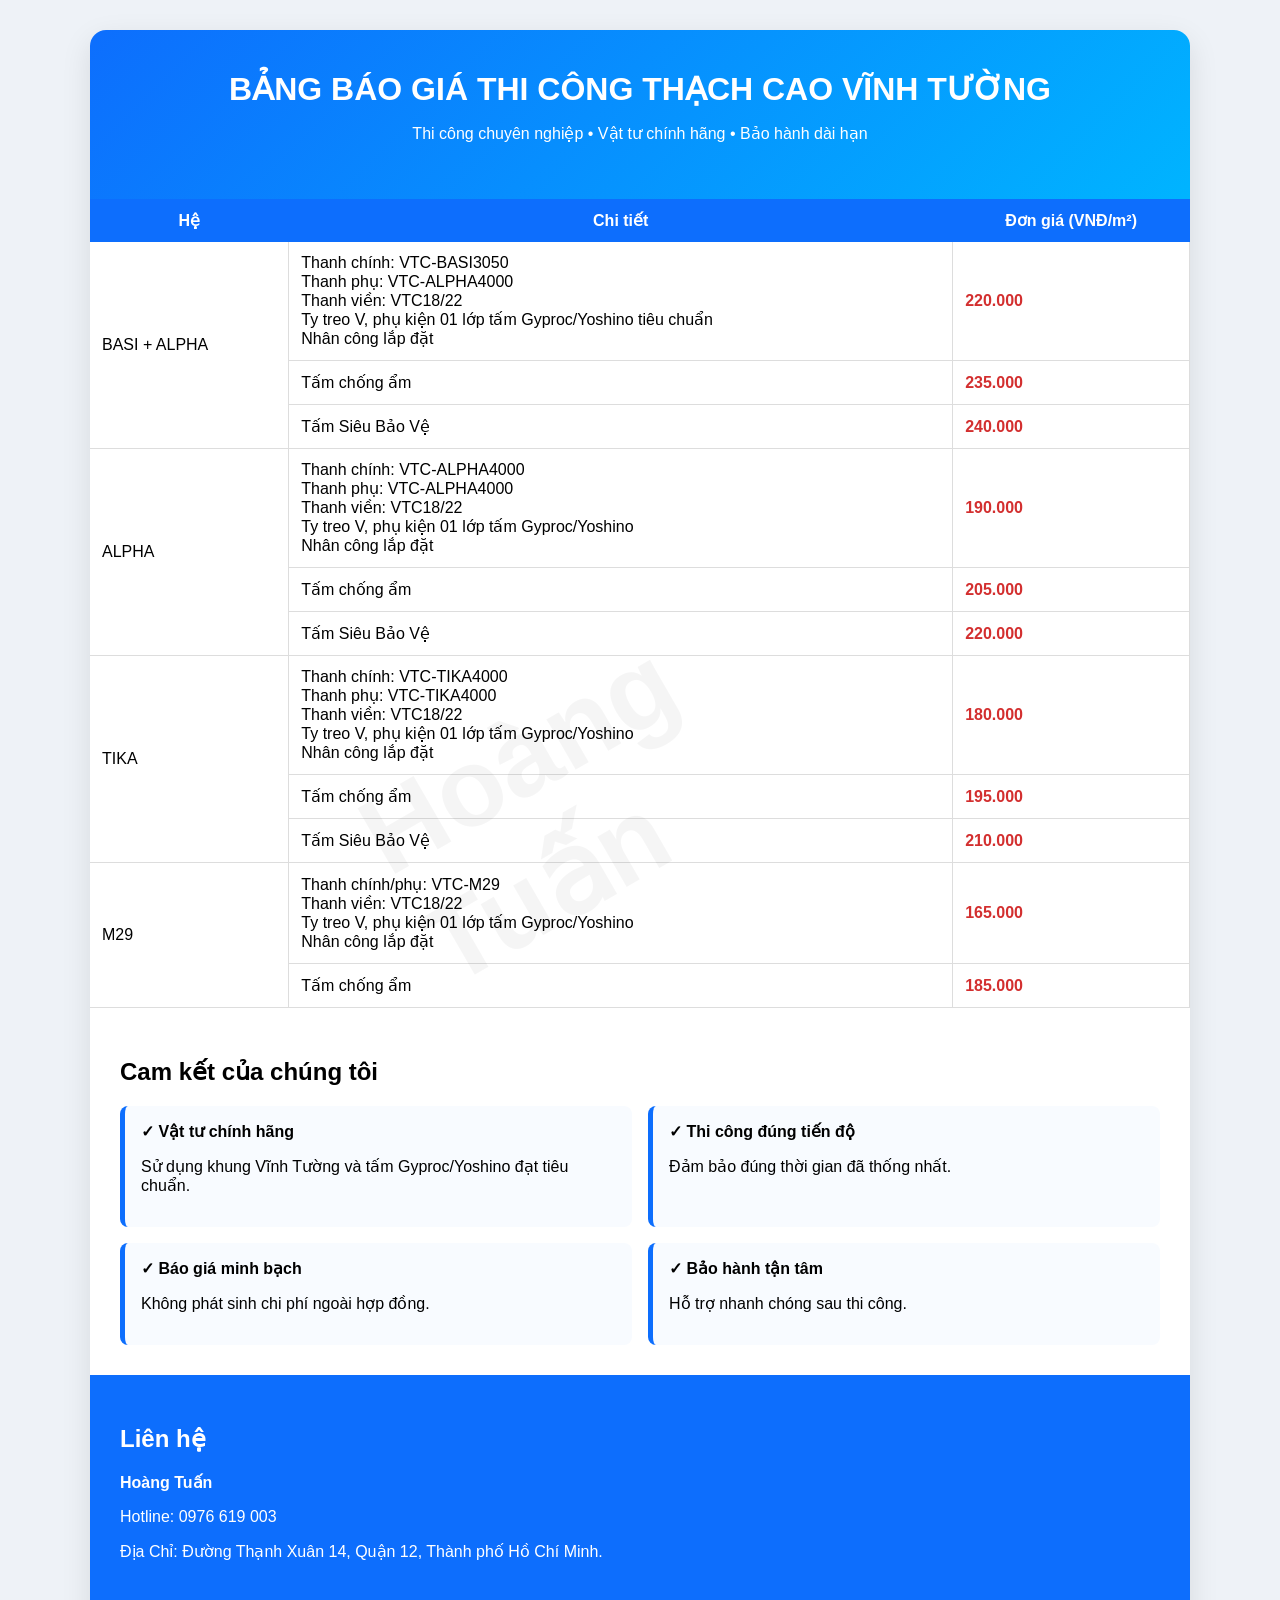
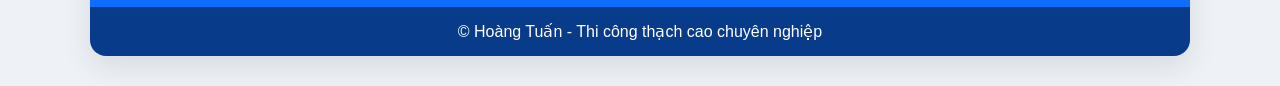
==== index.html @ a0ff5b8b "init" ====
<!DOCTYPE html>
<html lang="vi">

<head>
    <meta charset="UTF-8">
    <title>Bảng Báo Giá Thi Công Thạch Cao</title>
    <style>
        body {
            margin: 0;
            font-family: Arial, sans-serif;
            background: #eef2f7
        }

        .container {
            max-width: 1100px;
            margin: 30px auto;
            background: #fff;
            border-radius: 16px;
            box-shadow: 0 10px 30px rgba(0, 0, 0, .1);
            overflow: hidden;
            position: relative
        }

        .container:after {
            content: "Hoàng Tuấn";
            position: absolute;
            top: 45%;
            left: 50%;
            transform: translate(-50%, -50%) rotate(-30deg);
            font-size: 110px;
            color: rgba(0, 0, 0, .04);
            font-weight: bold;
            pointer-events: none
        }

        header {
            background: linear-gradient(135deg, #0d6efd, #00b4ff);
            color: #fff;
            padding: 40px;
            text-align: center
        }

        h1 {
            margin: 0
        }

        table {
            width: 100%;
            border-collapse: collapse
        }

        th {
            background: #0d6efd;
            color: #fff;
            padding: 12px
        }

        td {
            padding: 12px;
            border-bottom: 1px solid #ddd;
            border-right: 1px solid #ddd
        }

        /* tr:nth-child(even) {
            background: #f8f9fa
        } */

        .price {
            color: #d32f2f;
            font-weight: bold
        }

        .section {
            padding: 30px
        }

        .cards {
            display: grid;
            grid-template-columns: repeat(2, 1fr);
            gap: 16px
        }

        .card {
            background: #f8fbff;
            padding: 16px;
            border-left: 5px solid #0d6efd;
            border-radius: 8px
        }

        .contact {
            background: #0d6efd;
            color: #fff;
            padding: 30px
        }

        .footer {
            text-align: center;
            background: #083b8a;
            color: #fff;
            padding: 15px
        }
    </style>
</head>

<body>
    <div class="container">
        <header>
            <h1>BẢNG BÁO GIÁ THI CÔNG THẠCH CAO VĨNH TƯỜNG</h1>
            <p>Thi công chuyên nghiệp • Vật tư chính hãng • Bảo hành dài hạn</p>
        </header>
        <table>
            <thead>
                <tr>
                    <th>Hệ</th>
                    <th>Chi tiết</th>
                    <th>Đơn giá (VNĐ/m²)</th>
                </tr>
            </thead>
            <tbody>
                <tr>
                    <td rowspan="3">BASI + ALPHA</td>
                    <td>Thanh chính: VTC-BASI3050 <br />
                        Thanh phụ: VTC-ALPHA4000 <br />
                        Thanh viền: VTC18/22<br />
                        Ty treo V, phụ kiện 01 lớp tấm Gyproc/Yoshino tiêu chuẩn <br />
                        Nhân công lắp đặt</td>
                    <td class=price>220.000</td>
                </tr>
                <tr>
                    <td>Tấm chống ẩm</td>
                    <td class=price>235.000</td>
                </tr>
                <tr>
                    <td>Tấm Siêu Bảo Vệ</td>
                    <td class=price>240.000</td>
                </tr>
                <tr>
                    <td rowspan="3">ALPHA</td>
                    <td>Thanh chính: VTC-ALPHA4000 <br />
                        Thanh phụ: VTC-ALPHA4000 <br />
                        Thanh viền: VTC18/22<br />
                        Ty treo V, phụ kiện 01 lớp tấm Gyproc/Yoshino<br />
                        Nhân công lắp đặt</td>
                    <td class=price>190.000</td>
                </tr>
                <tr>
                    <td>Tấm chống ẩm</td>
                    <td class=price>205.000</td>
                </tr>
                <tr>
                    <td>Tấm Siêu Bảo Vệ</td>
                    <td class=price>220.000</td>
                </tr>
                <tr>
                    <td rowspan="3">TIKA</td>
                    <td>Thanh chính: VTC-TIKA4000 <br />
                        Thanh phụ: VTC-TIKA4000 <br />
                        Thanh viền: VTC18/22<br />
                        Ty treo V, phụ kiện 01 lớp tấm Gyproc/Yoshino<br />
                        Nhân công lắp đặt</td>
                    <td class=price>180.000</td>
                </tr>
                <tr>
                    <td>Tấm chống ẩm</td>
                    <td class=price>195.000</td>
                </tr>
                <tr>
                    <td>Tấm Siêu Bảo Vệ</td>
                    <td class=price>210.000</td>
                </tr>
                <tr>
                    <td rowspan="3">M29</td>
                    <td>Thanh chính/phụ: VTC-M29 <br />
                        Thanh viền: VTC18/22 <br />
                        Ty treo V, phụ kiện 01 lớp tấm Gyproc/Yoshino<br />
                        Nhân công lắp đặt</td>
                    <td class=price>165.000</td>
                </tr>
                <tr>
                    <td>Tấm chống ẩm</td>
                    <td class=price>185.000</td>
                </tr>
            </tbody>
        </table>
        <div class="section">
            <h2>Cam kết của chúng tôi</h2>
            <div class="cards">
                <div class="card"><b>✓ Vật tư chính hãng</b>
                    <p>Sử dụng khung Vĩnh Tường và tấm Gyproc/Yoshino đạt tiêu chuẩn.</p>
                </div>
                <div class="card"><b>✓ Thi công đúng tiến độ</b>
                    <p>Đảm bảo đúng thời gian đã thống nhất.</p>
                </div>
                <div class="card"><b>✓ Báo giá minh bạch</b>
                    <p>Không phát sinh chi phí ngoài hợp đồng.</p>
                </div>
                <div class="card"><b>✓ Bảo hành tận tâm</b>
                    <p>Hỗ trợ nhanh chóng sau thi công.</p>
                </div>
            </div>
        </div>
        <div class="contact">
            <h2>Liên hệ</h2>
            <p><b>Hoàng Tuấn</b></p>
            <p>Hotline: 0976 619 003</p>
            <p>Địa Chỉ: Đường Thạnh Xuân 14, Quận 12, Thành phố Hồ Chí Minh.</p>
        </div>
        <div class="footer">© Hoàng Tuấn - Thi công thạch cao chuyên nghiệp</div>
    </div>
</body>

</html>
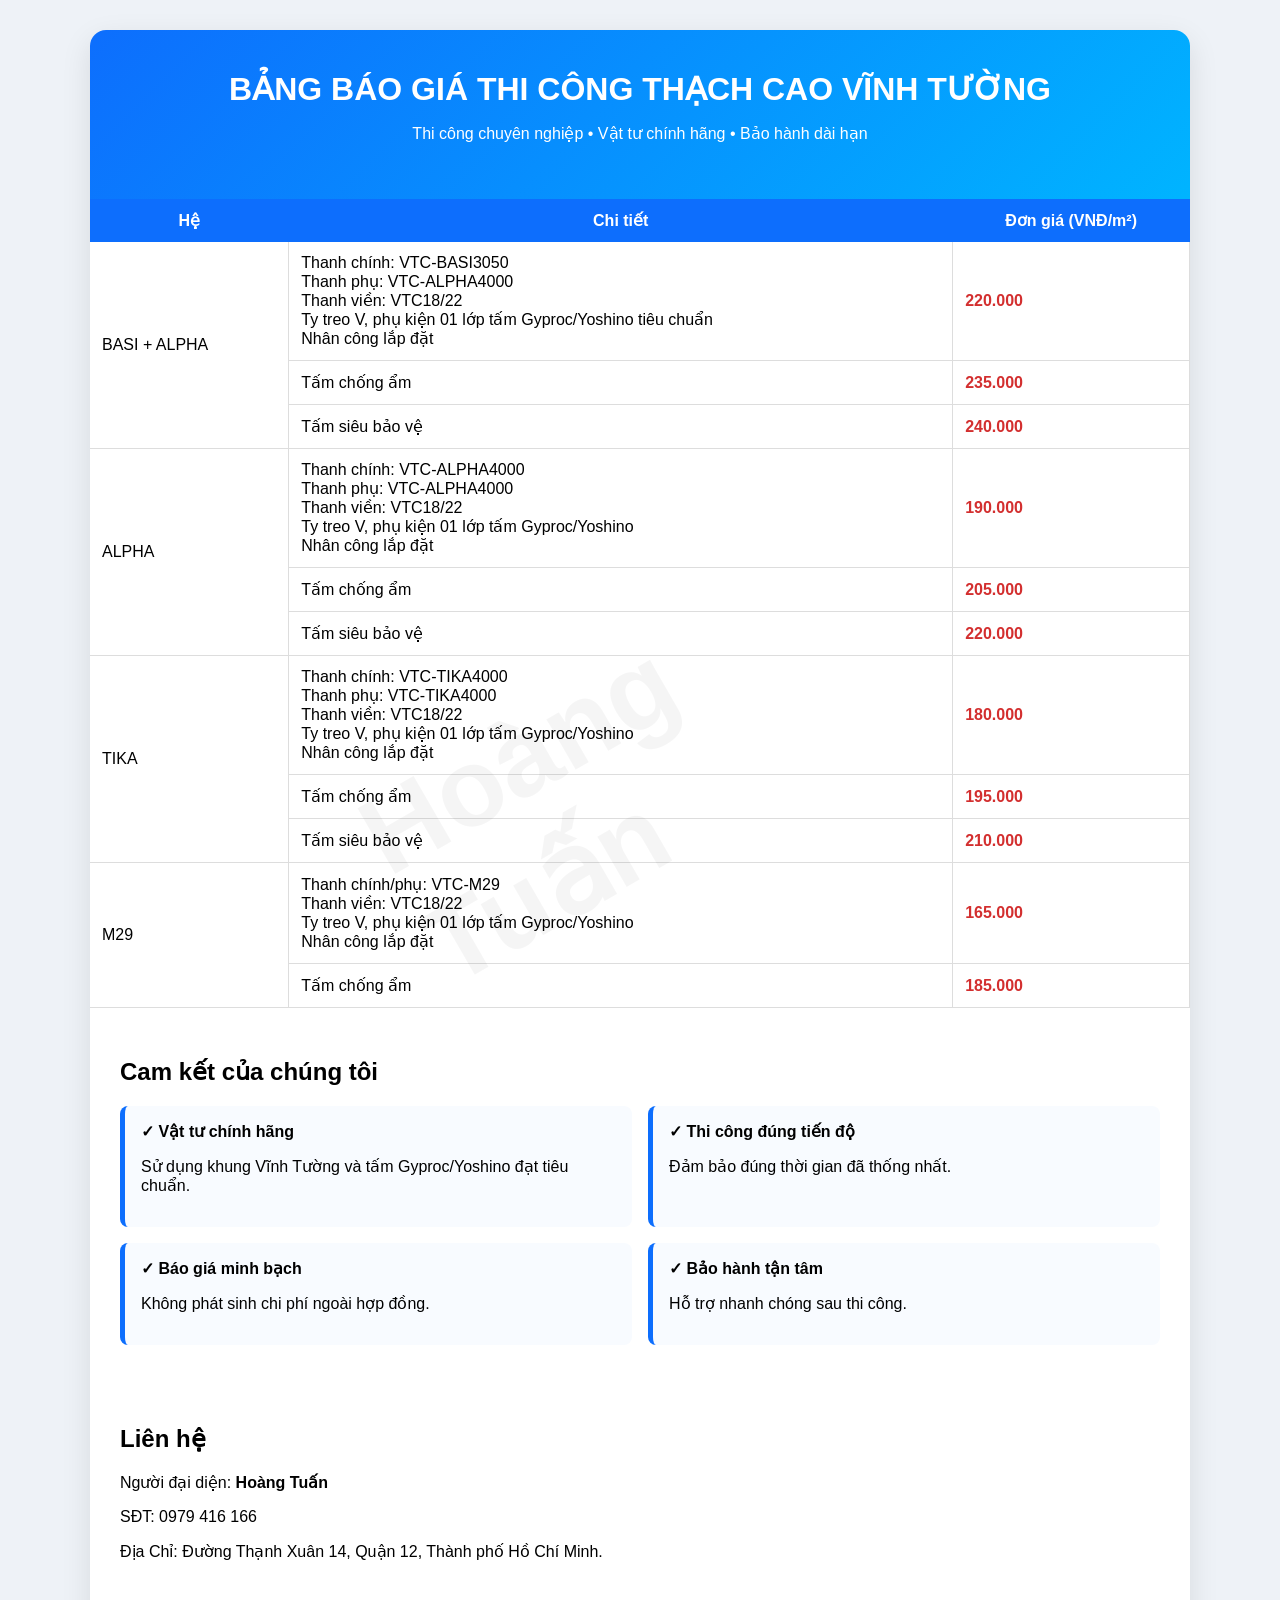
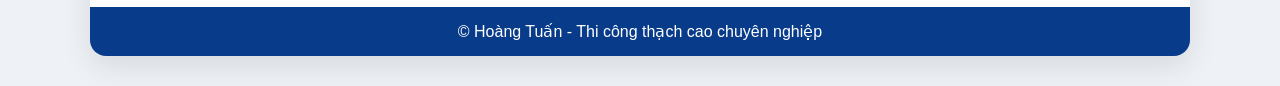
==== commit ed407fc0: "update phone number" ====
--- a/index.html
+++ b/index.html
@@ -88,8 +88,8 @@
         }
 
         .contact {
-            background: #0d6efd;
-            color: #fff;
+            /* background: #0d6efd; */
+          
             padding: 30px
         }
 
@@ -131,7 +131,7 @@
                     <td class=price>235.000</td>
                 </tr>
                 <tr>
-                    <td>Tấm Siêu Bảo Vệ</td>
+                    <td>Tấm siêu bảo vệ</td>
                     <td class=price>240.000</td>
                 </tr>
                 <tr>
@@ -148,7 +148,7 @@
                     <td class=price>205.000</td>
                 </tr>
                 <tr>
-                    <td>Tấm Siêu Bảo Vệ</td>
+                    <td>Tấm siêu bảo vệ</td>
                     <td class=price>220.000</td>
                 </tr>
                 <tr>
@@ -165,7 +165,7 @@
                     <td class=price>195.000</td>
                 </tr>
                 <tr>
-                    <td>Tấm Siêu Bảo Vệ</td>
+                    <td>Tấm siêu bảo vệ</td>
                     <td class=price>210.000</td>
                 </tr>
                 <tr>
@@ -201,8 +201,8 @@
         </div>
         <div class="contact">
             <h2>Liên hệ</h2>
-            <p><b>Hoàng Tuấn</b></p>
-            <p>Hotline: 0976 619 003</p>
+            <p>Người đại diện: <b>Hoàng Tuấn</b></p>
+            <p>SĐT: 0979 416 166</p>
             <p>Địa Chỉ: Đường Thạnh Xuân 14, Quận 12, Thành phố Hồ Chí Minh.</p>
         </div>
         <div class="footer">© Hoàng Tuấn - Thi công thạch cao chuyên nghiệp</div>
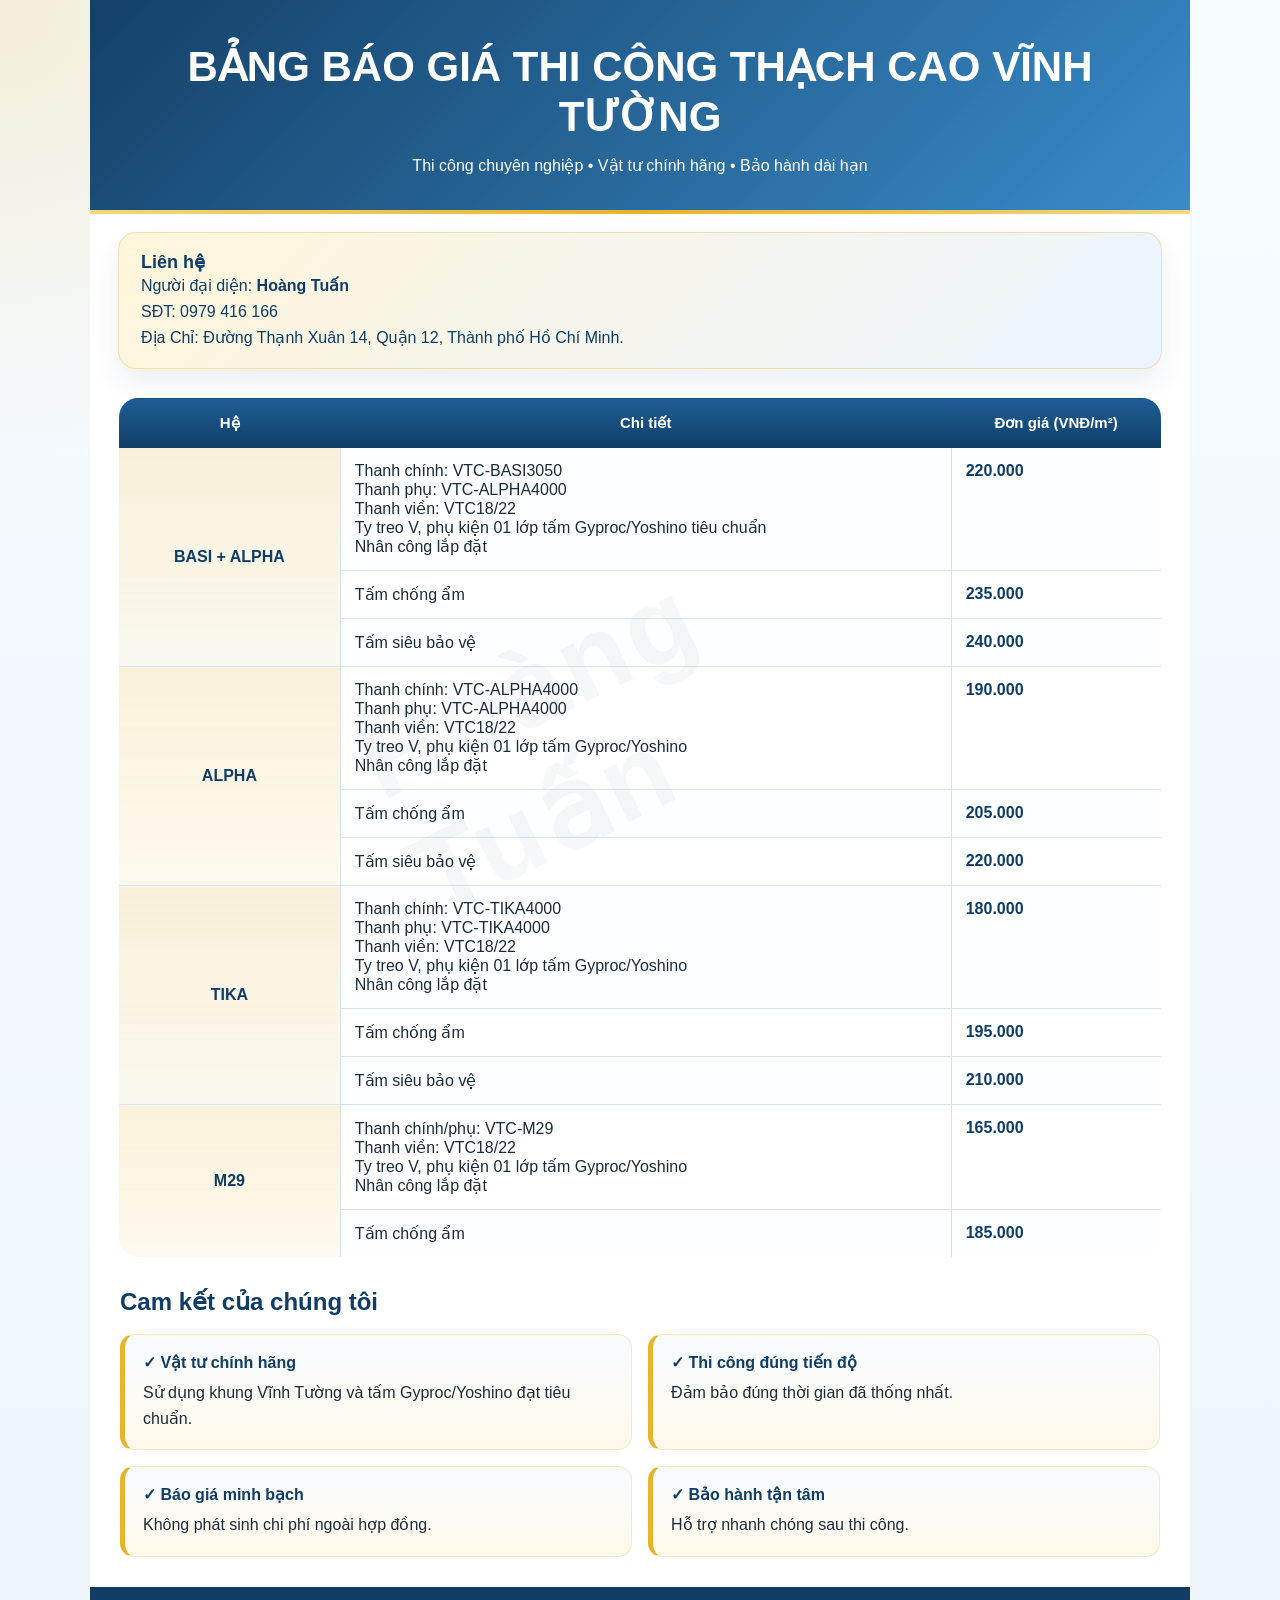
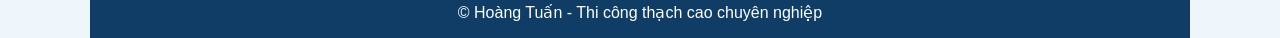
==== commit 56bddffb: "update style" ====
--- a/index.html
+++ b/index.html
@@ -4,102 +4,7 @@
 <head>
     <meta charset="UTF-8">
     <title>Bảng Báo Giá Thi Công Thạch Cao</title>
-    <style>
-        body {
-            margin: 0;
-            font-family: Arial, sans-serif;
-            background: #eef2f7
-        }
-
-        .container {
-            max-width: 1100px;
-            margin: 30px auto;
-            background: #fff;
-            border-radius: 16px;
-            box-shadow: 0 10px 30px rgba(0, 0, 0, .1);
-            overflow: hidden;
-            position: relative
-        }
-
-        .container:after {
-            content: "Hoàng Tuấn";
-            position: absolute;
-            top: 45%;
-            left: 50%;
-            transform: translate(-50%, -50%) rotate(-30deg);
-            font-size: 110px;
-            color: rgba(0, 0, 0, .04);
-            font-weight: bold;
-            pointer-events: none
-        }
-
-        header {
-            background: linear-gradient(135deg, #0d6efd, #00b4ff);
-            color: #fff;
-            padding: 40px;
-            text-align: center
-        }
-
-        h1 {
-            margin: 0
-        }
-
-        table {
-            width: 100%;
-            border-collapse: collapse
-        }
-
-        th {
-            background: #0d6efd;
-            color: #fff;
-            padding: 12px
-        }
-
-        td {
-            padding: 12px;
-            border-bottom: 1px solid #ddd;
-            border-right: 1px solid #ddd
-        }
-
-        /* tr:nth-child(even) {
-            background: #f8f9fa
-        } */
-
-        .price {
-            color: #d32f2f;
-            font-weight: bold
-        }
-
-        .section {
-            padding: 30px
-        }
-
-        .cards {
-            display: grid;
-            grid-template-columns: repeat(2, 1fr);
-            gap: 16px
-        }
-
-        .card {
-            background: #f8fbff;
-            padding: 16px;
-            border-left: 5px solid #0d6efd;
-            border-radius: 8px
-        }
-
-        .contact {
-            /* background: #0d6efd; */
-          
-            padding: 30px
-        }
-
-        .footer {
-            text-align: center;
-            background: #083b8a;
-            color: #fff;
-            padding: 15px
-        }
-    </style>
+    <link rel="stylesheet" href="style.css">
 </head>
 
 <body>
@@ -108,80 +13,13 @@
             <h1>BẢNG BÁO GIÁ THI CÔNG THẠCH CAO VĨNH TƯỜNG</h1>
             <p>Thi công chuyên nghiệp • Vật tư chính hãng • Bảo hành dài hạn</p>
         </header>
-        <table>
-            <thead>
-                <tr>
-                    <th>Hệ</th>
-                    <th>Chi tiết</th>
-                    <th>Đơn giá (VNĐ/m²)</th>
-                </tr>
-            </thead>
-            <tbody>
-                <tr>
-                    <td rowspan="3">BASI + ALPHA</td>
-                    <td>Thanh chính: VTC-BASI3050 <br />
-                        Thanh phụ: VTC-ALPHA4000 <br />
-                        Thanh viền: VTC18/22<br />
-                        Ty treo V, phụ kiện 01 lớp tấm Gyproc/Yoshino tiêu chuẩn <br />
-                        Nhân công lắp đặt</td>
-                    <td class=price>220.000</td>
-                </tr>
-                <tr>
-                    <td>Tấm chống ẩm</td>
-                    <td class=price>235.000</td>
-                </tr>
-                <tr>
-                    <td>Tấm siêu bảo vệ</td>
-                    <td class=price>240.000</td>
-                </tr>
-                <tr>
-                    <td rowspan="3">ALPHA</td>
-                    <td>Thanh chính: VTC-ALPHA4000 <br />
-                        Thanh phụ: VTC-ALPHA4000 <br />
-                        Thanh viền: VTC18/22<br />
-                        Ty treo V, phụ kiện 01 lớp tấm Gyproc/Yoshino<br />
-                        Nhân công lắp đặt</td>
-                    <td class=price>190.000</td>
-                </tr>
-                <tr>
-                    <td>Tấm chống ẩm</td>
-                    <td class=price>205.000</td>
-                </tr>
-                <tr>
-                    <td>Tấm siêu bảo vệ</td>
-                    <td class=price>220.000</td>
-                </tr>
-                <tr>
-                    <td rowspan="3">TIKA</td>
-                    <td>Thanh chính: VTC-TIKA4000 <br />
-                        Thanh phụ: VTC-TIKA4000 <br />
-                        Thanh viền: VTC18/22<br />
-                        Ty treo V, phụ kiện 01 lớp tấm Gyproc/Yoshino<br />
-                        Nhân công lắp đặt</td>
-                    <td class=price>180.000</td>
-                </tr>
-                <tr>
-                    <td>Tấm chống ẩm</td>
-                    <td class=price>195.000</td>
-                </tr>
-                <tr>
-                    <td>Tấm siêu bảo vệ</td>
-                    <td class=price>210.000</td>
-                </tr>
-                <tr>
-                    <td rowspan="3">M29</td>
-                    <td>Thanh chính/phụ: VTC-M29 <br />
-                        Thanh viền: VTC18/22 <br />
-                        Ty treo V, phụ kiện 01 lớp tấm Gyproc/Yoshino<br />
-                        Nhân công lắp đặt</td>
-                    <td class=price>165.000</td>
-                </tr>
-                <tr>
-                    <td>Tấm chống ẩm</td>
-                    <td class=price>185.000</td>
-                </tr>
-            </tbody>
-        </table>
+        <div class="contact contact-top">
+            <h2>Liên hệ</h2>
+            <p>Người đại diện: <b>Hoàng Tuấn</b></p>
+            <p>SĐT: 0979 416 166</p>
+            <p>Địa Chỉ: Đường Thạnh Xuân 14, Quận 12, Thành phố Hồ Chí Minh.</p>
+        </div>
+        <div id="pricing-table"></div>
         <div class="section">
             <h2>Cam kết của chúng tôi</h2>
             <div class="cards">
@@ -199,14 +37,12 @@
                 </div>
             </div>
         </div>
-        <div class="contact">
-            <h2>Liên hệ</h2>
-            <p>Người đại diện: <b>Hoàng Tuấn</b></p>
-            <p>SĐT: 0979 416 166</p>
-            <p>Địa Chỉ: Đường Thạnh Xuân 14, Quận 12, Thành phố Hồ Chí Minh.</p>
-        </div>
         <div class="footer">© Hoàng Tuấn - Thi công thạch cao chuyên nghiệp</div>
     </div>
+    <script src="pricing.js"></script>
+    <script>
+        renderPricingTable({ targetId: 'pricing-table', priceOffset: 0 });
+    </script>
 </body>
 
 </html>
--- a/style.css
+++ b/style.css
@@ -0,0 +1,290 @@
+        :root {
+            --blue-900: #0f3d66;
+            --blue-700: #1f5f96;
+            --blue-500: #2d83c5;
+            --blue-100: #eaf4ff;
+            --gold-500: #e7b32a;
+            --gold-300: #f4d77a;
+            --gold-100: #fff5d8;
+            --ink: #1d2a38;
+            --line: #d7e3ef;
+            --surface: #ffffff;
+            --surface-soft: #f7fbff;
+        }
+
+        * {
+            box-sizing: border-box;
+        }
+
+        body {
+            margin: 0;
+            font-family: "Segoe UI", Tahoma, Geneva, Verdana, sans-serif;
+            color: var(--ink);
+            background:
+                radial-gradient(circle at top left, rgba(231, 179, 42, .18), transparent 22%),
+                linear-gradient(180deg, #f6fbff 0%, #eef5fb 100%);
+            /* padding: 24px; */
+        }
+
+        .container {
+            max-width: 1100px;
+            margin: 0 auto;
+            background: var(--surface);
+            /* border: 1px solid rgba(31, 95, 150, .12); */
+            /* border-radius: 24px; */
+            /* box-shadow: 0 18px 40px rgba(15, 61, 102, .12); */
+            overflow: hidden;
+            position: relative;
+        }
+
+        .container:after {
+            content: "Hoàng Tuấn";
+            position: absolute;
+            top: 43%;
+            left: 50%;
+            transform: translate(-50%, -50%) rotate(-26deg);
+            font-size: 110px;
+            color: rgba(15, 61, 102, .04);
+            font-weight: 700;
+            letter-spacing: 4px;
+            pointer-events: none;
+        }
+
+        header {
+            background:
+                linear-gradient(135deg, rgba(15, 61, 102, .98), rgba(45, 131, 197, .94)),
+                linear-gradient(90deg, rgba(231, 179, 42, .2), transparent);
+            color: #fff;
+            padding: 42px 40px 36px;
+            text-align: center;
+            position: relative;
+        }
+
+        header:before {
+            content: "";
+            position: absolute;
+            inset: auto 0 0;
+            height: 4px;
+            background: linear-gradient(90deg, var(--gold-300), var(--gold-500), var(--gold-300));
+        }
+
+        .eyebrow {
+            display: inline-block;
+            margin-bottom: 12px;
+            padding: 6px 12px;
+            border-radius: 999px;
+            background: rgba(255, 245, 216, .15);
+            border: 1px solid rgba(244, 215, 122, .45);
+            color: var(--gold-100);
+            font-size: 13px;
+            font-weight: 600;
+            letter-spacing: .08em;
+            text-transform: uppercase;
+        }
+
+        h1 {
+            margin: 0 0 10px;
+            font-size: clamp(28px, 4vw, 42px);
+            line-height: 1.2;
+        }
+
+        header p,
+        .contact p,
+        .card p {
+            margin: 0;
+            line-height: 1.6;
+        }
+
+        #pricing-table {
+            padding: 28px 28px 0;
+        }
+
+        table {
+            width: 100%;
+            border-collapse: collapse;
+            overflow: hidden;
+            border-radius: 20px;
+            background: var(--surface);
+            border: 1px solid var(--line);
+        }
+
+        th {
+            background: linear-gradient(180deg, var(--blue-700), var(--blue-900));
+            color: #fff;
+            padding: 16px 14px;
+            font-size: 15px;
+        }
+
+        td {
+            padding: 14px;
+            border-bottom: 1px solid var(--line);
+            border-right: 1px solid var(--line);
+            vertical-align: top;
+        }
+
+        tbody tr:nth-child(odd) {
+            background: #fcfeff;
+        }
+
+        tbody tr:hover {
+            background: var(--blue-100);
+        }
+
+        td:last-child,
+        th:last-child {
+            border-right: none;
+        }
+
+        tbody tr:last-child td {
+            border-bottom: none;
+        }
+
+        .system-name {
+            background: linear-gradient(180deg, rgba(231, 179, 42, .18), rgba(231, 179, 42, .08));
+            color: var(--blue-900);
+            font-weight: 700;
+            min-width: 160px;
+            vertical-align: middle;
+            text-align: center;
+        }
+
+        .price {
+            color: var(--blue-900);
+            font-weight: 700;
+            white-space: nowrap;
+        }
+
+        .section,
+        .contact {
+            padding: 30px;
+        }
+
+        .section h2,
+        .contact h2 {
+            margin: 0 0 18px;
+            color: var(--blue-900);
+        }
+
+        .cards {
+            display: grid;
+            grid-template-columns: repeat(2, minmax(0, 1fr));
+            gap: 16px;
+        }
+
+        .card {
+            background: linear-gradient(180deg, var(--surface-soft), #fff9ea);
+            padding: 18px;
+            border: 1px solid rgba(231, 179, 42, .22);
+            border-left: 5px solid var(--gold-500);
+            border-radius: 14px;
+        }
+
+        .card b {
+            color: var(--blue-900);
+            display: inline-block;
+            margin-bottom: 8px;
+        }
+
+        .contact {
+            background: linear-gradient(180deg, rgba(231, 179, 42, .06), rgba(45, 131, 197, .05));
+        }
+
+        .contact-top {
+            gap: 10px 18px;
+            align-items: center;
+            margin: 0 28px;
+            margin-top: 18px;
+            padding: 18px 22px;
+            border: 1px solid rgba(231, 179, 42, .32);
+            border-radius: 18px;
+            background:
+                linear-gradient(135deg, rgba(255, 245, 216, .95), rgba(234, 244, 255, .96));
+            box-shadow: 0 14px 28px rgba(15, 61, 102, .08);
+            position: relative;
+            z-index: 1;
+        }
+
+        .contact-top h2 {
+            margin: 0;
+            font-size: 18px;
+        }
+
+        .contact-top p {
+            color: var(--blue-900);
+        }
+
+        .footer {
+            text-align: center;
+            background: var(--blue-900);
+            color: #fff;
+            padding: 16px;
+        }
+
+        @media (max-width: 768px) {
+
+            /* body {
+                padding: 12px;
+            }
+*/
+            header,
+            .section,
+            .contact,
+            #pricing-table {
+                padding-left: 10px;
+                padding-right: 10px;
+                padding-top: 10px;
+                padding-bottom: 10px;
+            }
+
+            .contact-top {
+                margin: 10px 10px 0 10px;
+
+            }
+
+       
+            .cards {
+                grid-template-columns: 1fr;
+            }
+     /*
+            table,
+            thead,
+            tbody,
+            th,
+            td,
+            tr {
+                display: block;
+            }
+
+            thead {
+                display: none;
+            }
+
+            table {
+                border: none;
+                background: transparent;
+            }
+
+   
+
+            tbody tr {
+                border: 1px solid var(--line);
+                border-radius: 16px;
+                overflow: hidden;
+                background: var(--surface);
+                box-shadow: 0 8px 22px rgba(15, 61, 102, .08);
+            }
+
+            td {
+                border-right: none;
+                border-bottom: 1px solid var(--line);
+            }
+
+            tbody tr td:last-child {
+                border-bottom: none;
+            }
+
+            */
+            .system-name {
+                text-align: left;
+            } 
+        }
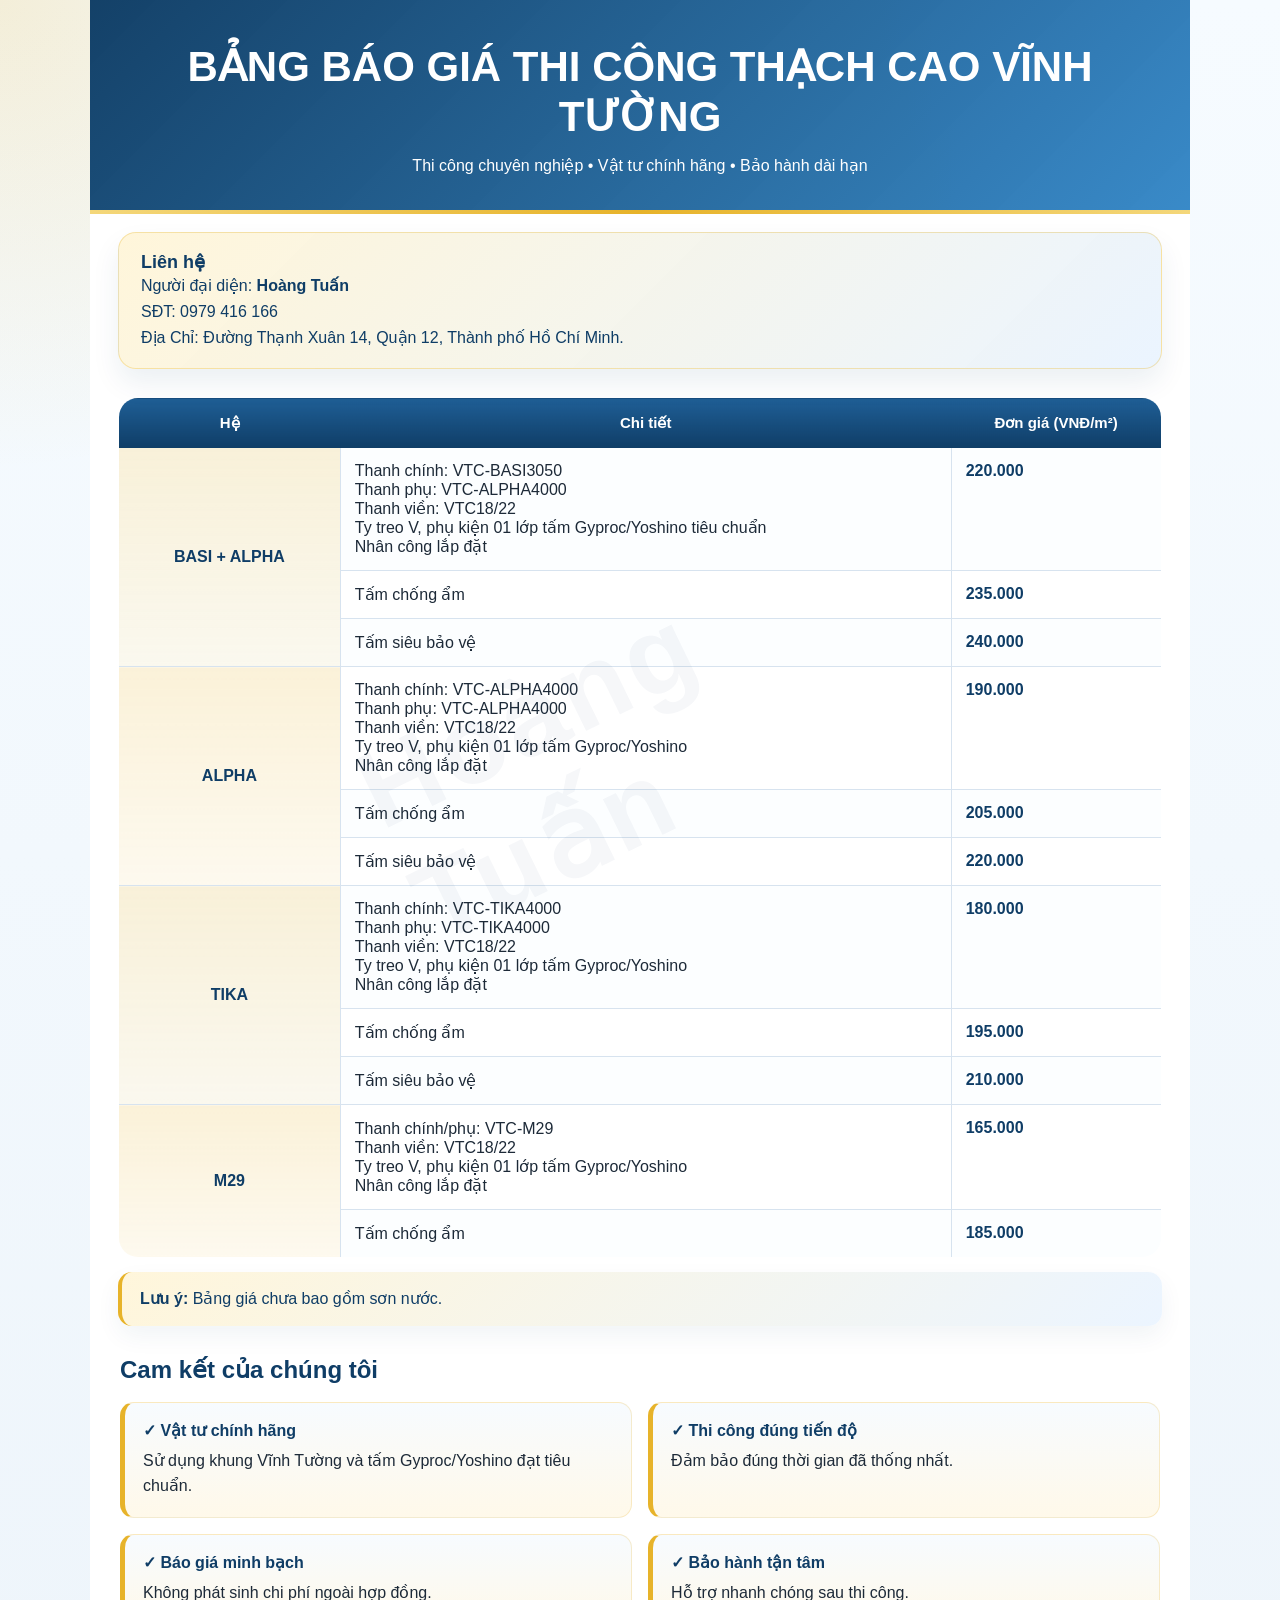
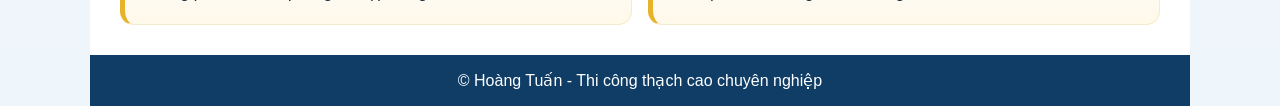
==== commit df3c64bd: "update style" ====
--- a/index.html
+++ b/index.html
@@ -20,6 +20,9 @@
             <p>Địa Chỉ: Đường Thạnh Xuân 14, Quận 12, Thành phố Hồ Chí Minh.</p>
         </div>
         <div id="pricing-table"></div>
+        <div class="pricing-note">
+            <p><strong>Lưu ý:</strong> Bảng giá chưa bao gồm sơn nước.</p>
+        </div>
         <div class="section">
             <h2>Cam kết của chúng tôi</h2>
             <div class="cards">
--- a/style.css
+++ b/style.css
@@ -97,6 +97,21 @@
 
         #pricing-table {
             padding: 28px 28px 0;
+        }
+
+        .pricing-note {
+            margin: 14px 28px 0;
+            padding: 14px 18px;
+            border-left: 4px solid var(--gold-500);
+            border-radius: 14px;
+            background: linear-gradient(135deg, rgba(255, 245, 216, .92), rgba(234, 244, 255, .92));
+            color: var(--blue-900);
+            box-shadow: 0 10px 24px rgba(15, 61, 102, .06);
+        }
+
+        .pricing-note p {
+            margin: 0;
+            line-height: 1.6;
         }
 
         table {
@@ -229,11 +244,16 @@
             header,
             .section,
             .contact,
-            #pricing-table {
+            #pricing-table,
+            .pricing-note {
                 padding-left: 10px;
                 padding-right: 10px;
                 padding-top: 10px;
                 padding-bottom: 10px;
+            }
+
+            .pricing-note {
+                margin: 0 10px;
             }
 
             .contact-top {
